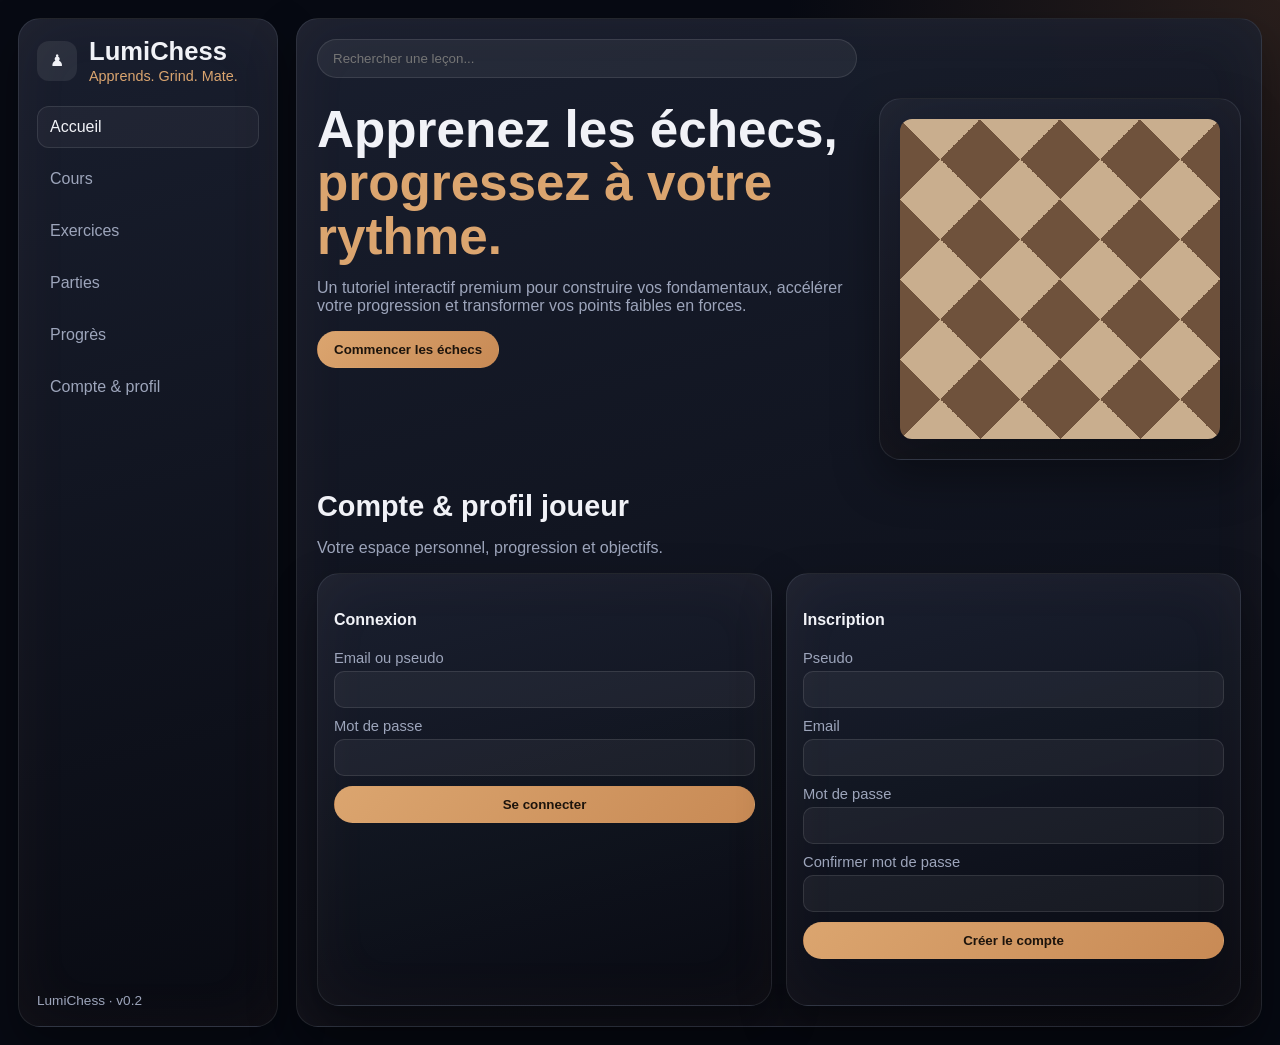
==== index.html @ ede2695e "feat: add premium account and profile module with local auth" ====
<!doctype html>
<html lang="fr">
  <head>
    <meta charset="UTF-8" />
    <meta name="viewport" content="width=device-width, initial-scale=1.0" />
    <title>LumiChess · Compte & Profil</title>
    <link rel="stylesheet" href="styles/app.css" />
  </head>
  <body>
    <div class="app-shell">
      <aside class="sidebar card-glass">
        <div class="brand">
          <div class="brand-logo">♟</div>
          <div>
            <h1>LumiChess</h1>
            <p>Apprends. Grind. Mate.</p>
          </div>
        </div>

        <nav class="side-nav">
          <a class="nav-item active" href="#accueil">Accueil</a>
          <a class="nav-item" href="#cours">Cours</a>
          <a class="nav-item" href="#exercices">Exercices</a>
          <a class="nav-item" href="#parties">Parties</a>
          <a class="nav-item" href="#progres">Progrès</a>
          <a class="nav-item" href="#compte-profil">Compte & profil</a>
        </nav>

        <footer class="sidebar-footer">LumiChess · v0.2</footer>
      </aside>

      <main class="main-area card-glass">
        <header class="topbar">
          <input class="search" type="search" placeholder="Rechercher une leçon..." />
          <button id="logoutBtn" class="ghost-btn hidden">Se déconnecter</button>
        </header>

        <section class="hero" id="accueil">
          <div>
            <h2>Apprenez les échecs, <span>progressez à votre rythme.</span></h2>
            <p>
              Un tutoriel interactif premium pour construire vos fondamentaux, accélérer votre progression
              et transformer vos points faibles en forces.
            </p>
            <button class="primary-btn">Commencer les échecs</button>
          </div>
          <div class="hero-board card-glass">
            <div class="board-grid" aria-hidden="true"></div>
          </div>
        </section>

        <section id="compte-profil" class="account-module">
          <h3>Compte & profil joueur</h3>
          <p class="section-subtitle">Votre espace personnel, progression et objectifs.</p>

          <div id="authView" class="auth-layout hidden">
            <article class="panel card-glass">
              <h4>Connexion</h4>
              <form id="loginForm" novalidate>
                <label> Email ou pseudo
                  <input name="identifier" type="text" required minlength="3" />
                </label>
                <label> Mot de passe
                  <input name="password" type="password" required minlength="8" />
                </label>
                <button type="submit" class="primary-btn">Se connecter</button>
                <p class="form-feedback" data-form-feedback="login"></p>
              </form>
            </article>

            <article class="panel card-glass">
              <h4>Inscription</h4>
              <form id="registerForm" novalidate>
                <label> Pseudo
                  <input name="username" type="text" required minlength="3" maxlength="20" />
                </label>
                <label> Email
                  <input name="email" type="email" required />
                </label>
                <label> Mot de passe
                  <input name="password" type="password" required minlength="8" />
                </label>
                <label> Confirmer mot de passe
                  <input name="confirmPassword" type="password" required minlength="8" />
                </label>
                <button type="submit" class="primary-btn">Créer le compte</button>
                <p class="form-feedback" data-form-feedback="register"></p>
              </form>
            </article>
          </div>

          <div id="dashboardView" class="dashboard-layout hidden">
            <article class="profile-card card-glass">
              <div class="avatar" id="profileAvatar"></div>
              <div>
                <h4 id="profileUsername"></h4>
                <p id="profileSince"></p>
                <p id="profileBio" class="muted"></p>
                <p id="profileMainGoal"></p>
              </div>
            </article>

            <section class="stats-grid" id="statsGrid"></section>

            <section class="progress-grid">
              <article class="panel card-glass">
                <h4>Historique Elo</h4>
                <svg id="eloChart" viewBox="0 0 500 160" role="img" aria-label="Courbe Elo"></svg>
              </article>
              <article class="panel card-glass">
                <h4>Historique précision</h4>
                <svg id="accuracyChart" viewBox="0 0 500 160" role="img" aria-label="Courbe précision"></svg>
              </article>
              <article class="panel card-glass">
                <h4>Sessions récentes</h4>
                <ul id="sessionList" class="session-list"></ul>
              </article>
            </section>

            <section class="panel card-glass">
              <div class="panel-head">
                <h4>Objectifs personnels</h4>
                <button id="addGoalBtn" class="ghost-btn">Ajouter</button>
              </div>

              <form id="goalForm" class="goal-form hidden" novalidate>
                <input name="title" type="text" placeholder="Titre de l'objectif" required minlength="5" />
                <select name="type" required>
                  <option value="elo">Elo</option>
                  <option value="precision">Précision</option>
                  <option value="volume">Volume</option>
                </select>
                <input name="targetDate" type="date" required />
                <input name="current" type="number" min="0" required placeholder="Progression actuelle" />
                <input name="target" type="number" min="1" required placeholder="Cible" />
                <button type="submit" class="primary-btn">Sauvegarder</button>
                <button type="button" id="cancelGoalBtn" class="ghost-btn">Annuler</button>
                <p class="form-feedback" data-form-feedback="goal"></p>
              </form>

              <div id="goalsList" class="goal-list"></div>
            </section>
          </div>
        </section>
      </main>
    </div>

    <script type="module" src="scripts/app.js"></script>
  </body>
</html>
---- styles/app.css ----
:root {
  --bg: #070a13;
  --panel: linear-gradient(165deg, rgba(27, 33, 49, 0.92), rgba(9, 11, 18, 0.95));
  --text: #f1f2f7;
  --muted: #9da5bb;
  --accent: #dba56f;
  --accent-strong: #edb985;
  --line: rgba(255, 255, 255, 0.1);
  --success: #4dd3a4;
  --danger: #ff7676;
}
* { box-sizing: border-box; }
body {
  margin: 0;
  font-family: Inter, Segoe UI, sans-serif;
  background: radial-gradient(circle at top right, rgba(197, 123, 68, 0.18), transparent 30%), var(--bg);
  color: var(--text);
}
.app-shell {
  display: grid;
  grid-template-columns: 260px 1fr;
  gap: 18px;
  min-height: 100vh;
  padding: 18px;
}
.card-glass {
  background: var(--panel);
  border: 1px solid var(--line);
  border-radius: 22px;
  box-shadow: 0 20px 45px rgba(0, 0, 0, 0.35), inset 0 0 60px rgba(209, 145, 90, 0.05);
}
.sidebar { padding: 18px; display: flex; flex-direction: column; }
.brand { display: flex; gap: 12px; align-items: center; margin-bottom: 22px; }
.brand-logo { width: 40px; height: 40px; border-radius: 12px; display: grid; place-items: center; background: rgba(255,255,255,0.08); }
.brand h1 { margin: 0; font-size: 1.6rem; }
.brand p { margin: 2px 0 0; color: var(--accent); font-size: 0.9rem; }
.side-nav { display: grid; gap: 10px; }
.nav-item {
  color: var(--muted);
  text-decoration: none;
  padding: 11px 12px;
  border-radius: 12px;
  border: 1px solid transparent;
}
.nav-item:hover,.nav-item.active { color: var(--text); border-color: var(--line); background: rgba(255,255,255,0.04); }
.sidebar-footer { margin-top: auto; color: var(--muted); font-size: .85rem; }
.main-area { padding: 20px; }
.topbar { display: flex; justify-content: space-between; gap: 12px; margin-bottom: 20px; }
.search { width: min(540px, 100%); background: rgba(255,255,255,0.06); border: 1px solid var(--line); color: var(--text); border-radius: 999px; padding: 11px 15px; }
.hero { display: grid; grid-template-columns: 1.2fr .8fr; gap: 20px; margin-bottom: 30px; }
.hero h2 { font-size: clamp(2rem, 4vw, 3.3rem); margin: 5px 0 10px; line-height: 1.04; }
.hero h2 span { color: var(--accent); }
.hero p { color: var(--muted); max-width: 68ch; }
.primary-btn,.ghost-btn {
  border-radius: 999px; padding: 10px 16px; font-weight: 700; cursor: pointer; border: 1px solid transparent;
}
.primary-btn { background: linear-gradient(135deg, var(--accent), #c88a55); color: #1d140c; }
.ghost-btn { background: rgba(255,255,255,0.04); color: var(--text); border-color: var(--line); }
.hero-board { padding: 20px; }
.board-grid { border-radius: 12px; overflow: hidden; aspect-ratio: 1; background: conic-gradient(from 45deg, #6f523c 0 25%, #c9ae8e 0 50%, #6f523c 0 75%, #c9ae8e 0); background-size: 25% 25%; }
.account-module h3 { margin: 0; font-size: 1.8rem; }
.section-subtitle { color: var(--muted); margin-bottom: 16px; }
.auth-layout { display: grid; grid-template-columns: 1fr 1fr; gap: 14px; }
.panel { padding: 16px; }
form { display: grid; gap: 10px; }
label { display: grid; gap: 5px; font-size: .92rem; color: var(--muted); }
input,select {
  width: 100%; background: rgba(255,255,255,.05); border: 1px solid var(--line); color: var(--text); border-radius: 10px; padding: 10px;
}
.form-feedback { min-height: 20px; margin: 0; font-size: .88rem; color: var(--muted); }
.form-feedback.error { color: var(--danger); }
.form-feedback.success { color: var(--success); }
.dashboard-layout { display: grid; gap: 14px; }
.profile-card { display: grid; grid-template-columns: auto 1fr; gap: 14px; align-items: center; padding: 16px; }
.avatar { width: 74px; height: 74px; border-radius: 50%; background: radial-gradient(circle at 30% 30%, var(--accent-strong), #8c5227); display: grid; place-items: center; font-size: 1.5rem; font-weight: 800; color: #23160d; }
.stats-grid { display: grid; gap: 12px; grid-template-columns: repeat(4, minmax(0,1fr)); }
.stat-card { padding: 14px; border-radius: 14px; border: 1px solid var(--line); background: rgba(255,255,255,0.03); }
.stat-card p { margin: 0; color: var(--muted); font-size: .88rem; }
.stat-card h5 { margin: 4px 0 0; font-size: 1.5rem; }
.tag-wrap { display: flex; flex-wrap: wrap; gap: 8px; margin-top: 8px; }
.tag { border-radius: 999px; padding: 5px 10px; background: rgba(219,165,111,0.18); border: 1px solid rgba(219,165,111,0.4); color: #f7d8bb; font-size: .8rem; }
.progress-grid { display: grid; gap: 12px; grid-template-columns: repeat(3, minmax(0,1fr)); }
svg { width: 100%; height: auto; }
.session-list { margin: 0; padding-left: 16px; color: var(--muted); display: grid; gap: 6px; }
.panel-head { display: flex; justify-content: space-between; align-items: center; margin-bottom: 10px; }
.goal-form { grid-template-columns: 2fr 1fr 1fr 1fr 1fr auto auto; align-items: center; }
.goal-list { display: grid; gap: 10px; }
.goal-item { border: 1px solid var(--line); border-radius: 12px; padding: 12px; background: rgba(255,255,255,0.02); }
.goal-item-head { display: flex; justify-content: space-between; gap: 10px; align-items: baseline; }
.progress-bar { height: 10px; border-radius: 999px; background: rgba(255,255,255,.09); margin: 10px 0; overflow: hidden; }
.progress-bar span { display: block; height: 100%; background: linear-gradient(90deg, #bc7f4f, var(--accent)); }
.goal-meta { color: var(--muted); font-size: .86rem; display: flex; gap: 12px; flex-wrap: wrap; }
.goal-actions { display: flex; gap: 8px; margin-top: 8px; }
.hidden { display: none !important; }
.muted { color: var(--muted); }
@media (max-width: 1080px) {
  .app-shell,.hero,.auth-layout,.progress-grid,.stats-grid { grid-template-columns: 1fr; }
  .goal-form { grid-template-columns: 1fr 1fr; }
}
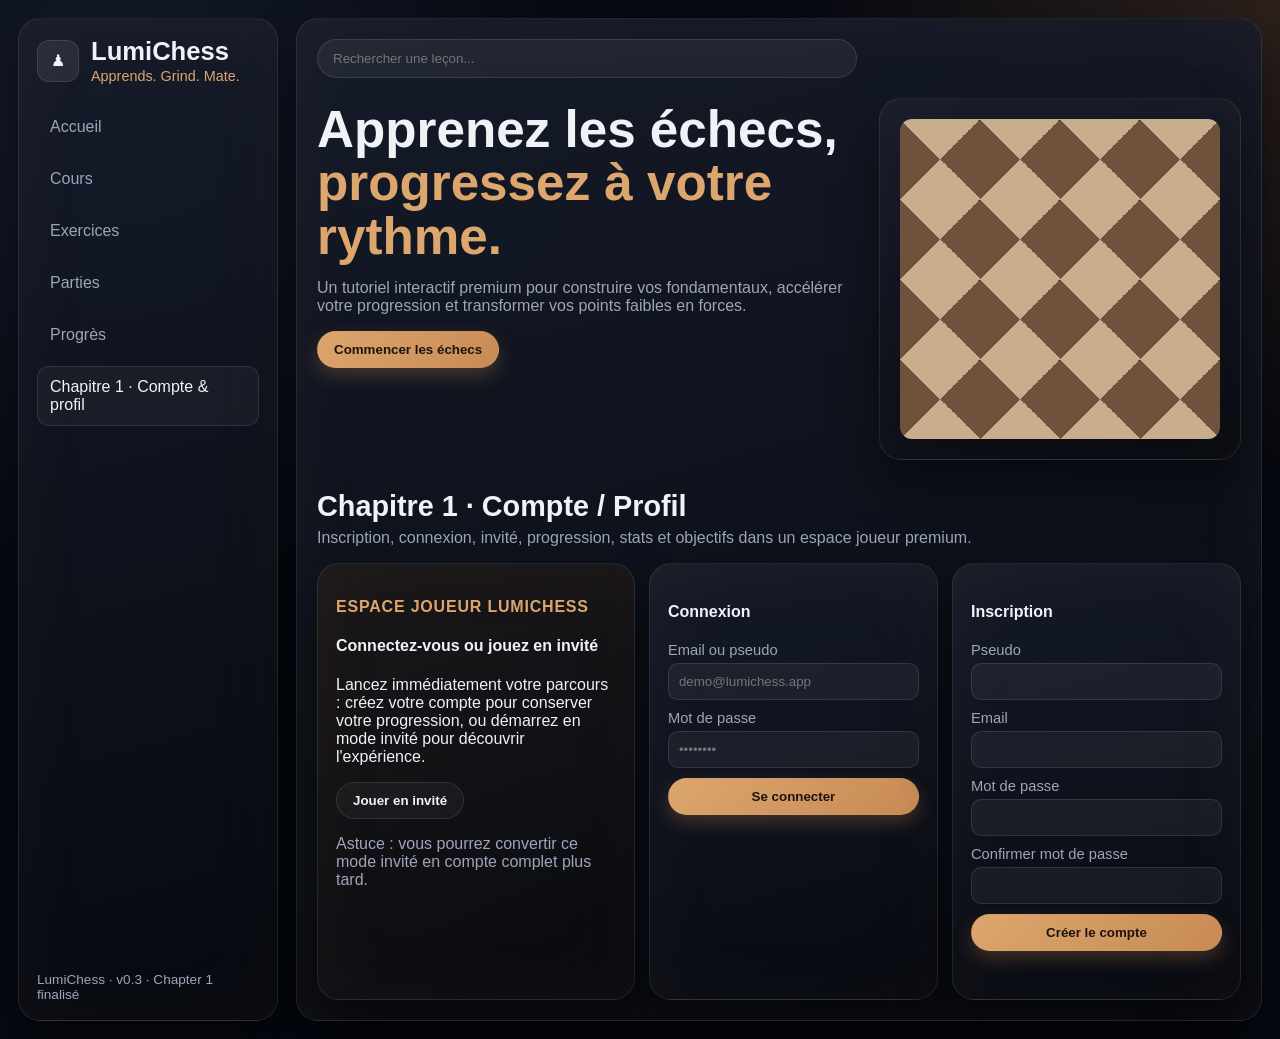
==== commit 48c3e50f: "Finalize chapter 1 account flow with guest mode and premium dashboard" ====
--- a/index.html
+++ b/index.html
@@ -3,7 +3,7 @@
   <head>
     <meta charset="UTF-8" />
     <meta name="viewport" content="width=device-width, initial-scale=1.0" />
-    <title>LumiChess · Compte & Profil</title>
+    <title>LumiChess · Chapitre 1 · Compte & Profil</title>
     <link rel="stylesheet" href="styles/app.css" />
   </head>
   <body>
@@ -18,21 +18,24 @@
         </div>
 
         <nav class="side-nav">
-          <a class="nav-item active" href="#accueil">Accueil</a>
+          <a class="nav-item" href="#accueil">Accueil</a>
           <a class="nav-item" href="#cours">Cours</a>
           <a class="nav-item" href="#exercices">Exercices</a>
           <a class="nav-item" href="#parties">Parties</a>
           <a class="nav-item" href="#progres">Progrès</a>
-          <a class="nav-item" href="#compte-profil">Compte & profil</a>
+          <a class="nav-item active" href="#chapitre-1">Chapitre 1 · Compte & profil</a>
         </nav>
 
-        <footer class="sidebar-footer">LumiChess · v0.2</footer>
+        <footer class="sidebar-footer">LumiChess · v0.3 · Chapter 1 finalisé</footer>
       </aside>
 
       <main class="main-area card-glass">
         <header class="topbar">
           <input class="search" type="search" placeholder="Rechercher une leçon..." />
-          <button id="logoutBtn" class="ghost-btn hidden">Se déconnecter</button>
+          <div class="topbar-actions">
+            <span class="account-chip hidden" id="accountChip"></span>
+            <button id="logoutBtn" class="ghost-btn hidden">Se déconnecter</button>
+          </div>
         </header>
 
         <section class="hero" id="accueil">
@@ -49,19 +52,34 @@
           </div>
         </section>
 
-        <section id="compte-profil" class="account-module">
-          <h3>Compte & profil joueur</h3>
-          <p class="section-subtitle">Votre espace personnel, progression et objectifs.</p>
+        <section id="chapitre-1" class="account-module">
+          <div class="section-head">
+            <h3>Chapitre 1 · Compte / Profil</h3>
+            <p class="section-subtitle">Inscription, connexion, invité, progression, stats et objectifs dans un espace joueur premium.</p>
+          </div>
 
-          <div id="authView" class="auth-layout hidden">
+          <div id="authView" class="auth-shell hidden">
+            <article class="auth-intro panel card-glass">
+              <p class="eyebrow">Espace joueur LumiChess</p>
+              <h4>Connectez-vous ou jouez en invité</h4>
+              <p>
+                Lancez immédiatement votre parcours : créez votre compte pour conserver votre progression,
+                ou démarrez en mode invité pour découvrir l'expérience.
+              </p>
+              <button id="guestBtn" class="ghost-btn cta-guest">Jouer en invité</button>
+              <p class="muted">Astuce : vous pourrez convertir ce mode invité en compte complet plus tard.</p>
+            </article>
+
             <article class="panel card-glass">
               <h4>Connexion</h4>
               <form id="loginForm" novalidate>
-                <label> Email ou pseudo
-                  <input name="identifier" type="text" required minlength="3" />
+                <label>
+                  Email ou pseudo
+                  <input name="identifier" type="text" required minlength="3" placeholder="demo@lumichess.app" />
                 </label>
-                <label> Mot de passe
-                  <input name="password" type="password" required minlength="8" />
+                <label>
+                  Mot de passe
+                  <input name="password" type="password" required minlength="8" placeholder="••••••••" />
                 </label>
                 <button type="submit" class="primary-btn">Se connecter</button>
                 <p class="form-feedback" data-form-feedback="login"></p>
@@ -71,16 +89,20 @@
             <article class="panel card-glass">
               <h4>Inscription</h4>
               <form id="registerForm" novalidate>
-                <label> Pseudo
+                <label>
+                  Pseudo
                   <input name="username" type="text" required minlength="3" maxlength="20" />
                 </label>
-                <label> Email
+                <label>
+                  Email
                   <input name="email" type="email" required />
                 </label>
-                <label> Mot de passe
+                <label>
+                  Mot de passe
                   <input name="password" type="password" required minlength="8" />
                 </label>
-                <label> Confirmer mot de passe
+                <label>
+                  Confirmer mot de passe
                   <input name="confirmPassword" type="password" required minlength="8" />
                 </label>
                 <button type="submit" class="primary-btn">Créer le compte</button>
@@ -93,10 +115,14 @@
             <article class="profile-card card-glass">
               <div class="avatar" id="profileAvatar"></div>
               <div>
-                <h4 id="profileUsername"></h4>
+                <div class="profile-title-line">
+                  <h4 id="profileUsername"></h4>
+                  <span id="profileType" class="tag"></span>
+                </div>
                 <p id="profileSince"></p>
                 <p id="profileBio" class="muted"></p>
-                <p id="profileMainGoal"></p>
+                <p id="profileMainGoal" class="profile-goal"></p>
+                <p id="profileSummary" class="muted"></p>
               </div>
             </article>
 
@@ -104,12 +130,18 @@
 
             <section class="progress-grid">
               <article class="panel card-glass">
-                <h4>Historique Elo</h4>
-                <svg id="eloChart" viewBox="0 0 500 160" role="img" aria-label="Courbe Elo"></svg>
+                <div class="chart-head">
+                  <h4>Historique Elo</h4>
+                  <span id="eloDelta" class="trend"></span>
+                </div>
+                <svg id="eloChart" viewBox="0 0 500 180" role="img" aria-label="Courbe Elo"></svg>
               </article>
               <article class="panel card-glass">
-                <h4>Historique précision</h4>
-                <svg id="accuracyChart" viewBox="0 0 500 160" role="img" aria-label="Courbe précision"></svg>
+                <div class="chart-head">
+                  <h4>Historique précision</h4>
+                  <span id="accuracyDelta" class="trend"></span>
+                </div>
+                <svg id="accuracyChart" viewBox="0 0 500 180" role="img" aria-label="Courbe précision"></svg>
               </article>
               <article class="panel card-glass">
                 <h4>Sessions récentes</h4>
--- a/styles/app.css
+++ b/styles/app.css
@@ -1,10 +1,11 @@
 :root {
-  --bg: #070a13;
-  --panel: linear-gradient(165deg, rgba(27, 33, 49, 0.92), rgba(9, 11, 18, 0.95));
+  --bg: #060911;
+  --panel: linear-gradient(165deg, rgba(22, 28, 42, 0.94), rgba(7, 10, 17, 0.98));
+  --panel-2: linear-gradient(155deg, rgba(35, 28, 23, 0.6), rgba(9, 11, 17, 0.75));
   --text: #f1f2f7;
   --muted: #9da5bb;
-  --accent: #dba56f;
-  --accent-strong: #edb985;
+  --accent: #dca66d;
+  --accent-strong: #f2bd86;
   --line: rgba(255, 255, 255, 0.1);
   --success: #4dd3a4;
   --danger: #ff7676;
@@ -13,7 +14,10 @@
 body {
   margin: 0;
   font-family: Inter, Segoe UI, sans-serif;
-  background: radial-gradient(circle at top right, rgba(197, 123, 68, 0.18), transparent 30%), var(--bg);
+  background:
+    radial-gradient(circle at top right, rgba(197, 123, 68, 0.2), transparent 30%),
+    radial-gradient(circle at 10% 10%, rgba(102, 123, 182, 0.16), transparent 32%),
+    var(--bg);
   color: var(--text);
 }
 .app-shell {
@@ -27,11 +31,19 @@
   background: var(--panel);
   border: 1px solid var(--line);
   border-radius: 22px;
-  box-shadow: 0 20px 45px rgba(0, 0, 0, 0.35), inset 0 0 60px rgba(209, 145, 90, 0.05);
+  box-shadow: 0 25px 50px rgba(0, 0, 0, 0.42), inset 0 0 80px rgba(209, 145, 90, 0.05);
 }
 .sidebar { padding: 18px; display: flex; flex-direction: column; }
 .brand { display: flex; gap: 12px; align-items: center; margin-bottom: 22px; }
-.brand-logo { width: 40px; height: 40px; border-radius: 12px; display: grid; place-items: center; background: rgba(255,255,255,0.08); }
+.brand-logo {
+  width: 42px;
+  height: 42px;
+  border-radius: 12px;
+  display: grid;
+  place-items: center;
+  background: rgba(255,255,255,0.08);
+  border: 1px solid rgba(255,255,255,.1);
+}
 .brand h1 { margin: 0; font-size: 1.6rem; }
 .brand p { margin: 2px 0 0; color: var(--accent); font-size: 0.9rem; }
 .side-nav { display: grid; gap: 10px; }
@@ -46,44 +58,113 @@
 .sidebar-footer { margin-top: auto; color: var(--muted); font-size: .85rem; }
 .main-area { padding: 20px; }
 .topbar { display: flex; justify-content: space-between; gap: 12px; margin-bottom: 20px; }
-.search { width: min(540px, 100%); background: rgba(255,255,255,0.06); border: 1px solid var(--line); color: var(--text); border-radius: 999px; padding: 11px 15px; }
+.topbar-actions { display: flex; gap: 10px; align-items: center; }
+.search {
+  width: min(540px, 100%);
+  background: rgba(255,255,255,0.06);
+  border: 1px solid var(--line);
+  color: var(--text);
+  border-radius: 999px;
+  padding: 11px 15px;
+}
+.account-chip {
+  border-radius: 999px;
+  border: 1px solid rgba(220,166,109,.4);
+  padding: 6px 12px;
+  font-size: .82rem;
+  background: rgba(220,166,109,.12);
+  color: #ffe3c5;
+}
 .hero { display: grid; grid-template-columns: 1.2fr .8fr; gap: 20px; margin-bottom: 30px; }
 .hero h2 { font-size: clamp(2rem, 4vw, 3.3rem); margin: 5px 0 10px; line-height: 1.04; }
 .hero h2 span { color: var(--accent); }
 .hero p { color: var(--muted); max-width: 68ch; }
 .primary-btn,.ghost-btn {
-  border-radius: 999px; padding: 10px 16px; font-weight: 700; cursor: pointer; border: 1px solid transparent;
+  border-radius: 999px;
+  padding: 10px 16px;
+  font-weight: 700;
+  cursor: pointer;
+  border: 1px solid transparent;
+  transition: .2s ease;
 }
-.primary-btn { background: linear-gradient(135deg, var(--accent), #c88a55); color: #1d140c; }
+.primary-btn:hover,.ghost-btn:hover { transform: translateY(-1px); }
+.primary-btn {
+  background: linear-gradient(135deg, var(--accent), #c88a55);
+  color: #1d140c;
+  box-shadow: 0 8px 18px rgba(200, 138, 85, 0.28);
+}
 .ghost-btn { background: rgba(255,255,255,0.04); color: var(--text); border-color: var(--line); }
 .hero-board { padding: 20px; }
-.board-grid { border-radius: 12px; overflow: hidden; aspect-ratio: 1; background: conic-gradient(from 45deg, #6f523c 0 25%, #c9ae8e 0 50%, #6f523c 0 75%, #c9ae8e 0); background-size: 25% 25%; }
+.board-grid {
+  border-radius: 12px;
+  overflow: hidden;
+  aspect-ratio: 1;
+  background: conic-gradient(from 45deg, #6f523c 0 25%, #c9ae8e 0 50%, #6f523c 0 75%, #c9ae8e 0);
+  background-size: 25% 25%;
+}
+.section-head { margin-bottom: 16px; }
 .account-module h3 { margin: 0; font-size: 1.8rem; }
-.section-subtitle { color: var(--muted); margin-bottom: 16px; }
-.auth-layout { display: grid; grid-template-columns: 1fr 1fr; gap: 14px; }
-.panel { padding: 16px; }
+.section-subtitle { color: var(--muted); margin: 6px 0 0; }
+.auth-shell { display: grid; grid-template-columns: 1.1fr 1fr 1fr; gap: 14px; }
+.auth-intro { background: var(--panel-2); }
+.eyebrow { color: var(--accent); font-weight: 700; text-transform: uppercase; letter-spacing: .05em; }
+.panel { padding: 18px; }
 form { display: grid; gap: 10px; }
 label { display: grid; gap: 5px; font-size: .92rem; color: var(--muted); }
 input,select {
-  width: 100%; background: rgba(255,255,255,.05); border: 1px solid var(--line); color: var(--text); border-radius: 10px; padding: 10px;
+  width: 100%;
+  background: rgba(255,255,255,.05);
+  border: 1px solid var(--line);
+  color: var(--text);
+  border-radius: 10px;
+  padding: 10px;
 }
 .form-feedback { min-height: 20px; margin: 0; font-size: .88rem; color: var(--muted); }
 .form-feedback.error { color: var(--danger); }
 .form-feedback.success { color: var(--success); }
 .dashboard-layout { display: grid; gap: 14px; }
-.profile-card { display: grid; grid-template-columns: auto 1fr; gap: 14px; align-items: center; padding: 16px; }
-.avatar { width: 74px; height: 74px; border-radius: 50%; background: radial-gradient(circle at 30% 30%, var(--accent-strong), #8c5227); display: grid; place-items: center; font-size: 1.5rem; font-weight: 800; color: #23160d; }
+.profile-card { display: grid; grid-template-columns: auto 1fr; gap: 14px; align-items: center; padding: 18px; }
+.profile-title-line { display: flex; gap: 8px; align-items: center; }
+.profile-goal { margin: 8px 0 0; color: #f6dfc6; font-weight: 600; }
+.avatar {
+  width: 78px;
+  height: 78px;
+  border-radius: 50%;
+  background: radial-gradient(circle at 30% 30%, var(--accent-strong), #8c5227);
+  display: grid;
+  place-items: center;
+  font-size: 1.5rem;
+  font-weight: 800;
+  color: #23160d;
+  border: 2px solid rgba(255,255,255,.2);
+}
 .stats-grid { display: grid; gap: 12px; grid-template-columns: repeat(4, minmax(0,1fr)); }
 .stat-card { padding: 14px; border-radius: 14px; border: 1px solid var(--line); background: rgba(255,255,255,0.03); }
 .stat-card p { margin: 0; color: var(--muted); font-size: .88rem; }
 .stat-card h5 { margin: 4px 0 0; font-size: 1.5rem; }
+.stat-card-wide { grid-column: 1/-1; }
+.weak-list { display: grid; gap: 10px; margin-top: 8px; }
+.weak-theme { display: grid; grid-template-columns: 1fr auto; gap: 4px 10px; align-items: center; }
+.weak-theme span { color: #d9deed; }
+.weak-meter { grid-column: 1/-1; height: 8px; border-radius: 999px; background: rgba(255,255,255,.08); overflow: hidden; }
+.weak-meter span { display: block; height: 100%; background: linear-gradient(90deg, #96572e, var(--accent)); }
 .tag-wrap { display: flex; flex-wrap: wrap; gap: 8px; margin-top: 8px; }
 .tag { border-radius: 999px; padding: 5px 10px; background: rgba(219,165,111,0.18); border: 1px solid rgba(219,165,111,0.4); color: #f7d8bb; font-size: .8rem; }
 .progress-grid { display: grid; gap: 12px; grid-template-columns: repeat(3, minmax(0,1fr)); }
+.chart-head { display: flex; justify-content: space-between; align-items: center; margin-bottom: 8px; }
+.trend { color: #a7e6cb; font-size: .84rem; }
 svg { width: 100%; height: auto; }
-.session-list { margin: 0; padding-left: 16px; color: var(--muted); display: grid; gap: 6px; }
+.session-list { list-style: none; margin: 0; padding: 0; color: #d2d8e9; display: grid; gap: 8px; }
+.session-list li { display: grid; gap: 2px; padding: 8px; border-radius: 10px; background: rgba(255,255,255,.03); }
+.session-list span { color: var(--muted); font-size: .82rem; }
+.session-list em { color: #f4d0aa; font-style: normal; font-size: .85rem; }
 .panel-head { display: flex; justify-content: space-between; align-items: center; margin-bottom: 10px; }
-.goal-form { grid-template-columns: 2fr 1fr 1fr 1fr 1fr auto auto; align-items: center; }
+.goal-form {
+  grid-template-columns: 2fr 1fr 1fr 1fr 1fr auto auto;
+  align-items: center;
+  margin-bottom: 8px;
+}
+.goal-form .form-feedback { grid-column: 1/-1; }
 .goal-list { display: grid; gap: 10px; }
 .goal-item { border: 1px solid var(--line); border-radius: 12px; padding: 12px; background: rgba(255,255,255,0.02); }
 .goal-item-head { display: flex; justify-content: space-between; gap: 10px; align-items: baseline; }
@@ -91,9 +172,13 @@
 .progress-bar span { display: block; height: 100%; background: linear-gradient(90deg, #bc7f4f, var(--accent)); }
 .goal-meta { color: var(--muted); font-size: .86rem; display: flex; gap: 12px; flex-wrap: wrap; }
 .goal-actions { display: flex; gap: 8px; margin-top: 8px; }
+.empty-state { color: #b8c0d8; padding: 14px; border: 1px dashed rgba(255,255,255,.2); border-radius: 12px; }
 .hidden { display: none !important; }
 .muted { color: var(--muted); }
+@media (max-width: 1200px) {
+  .auth-shell { grid-template-columns: 1fr; }
+}
 @media (max-width: 1080px) {
-  .app-shell,.hero,.auth-layout,.progress-grid,.stats-grid { grid-template-columns: 1fr; }
+  .app-shell,.hero,.progress-grid,.stats-grid { grid-template-columns: 1fr; }
   .goal-form { grid-template-columns: 1fr 1fr; }
 }
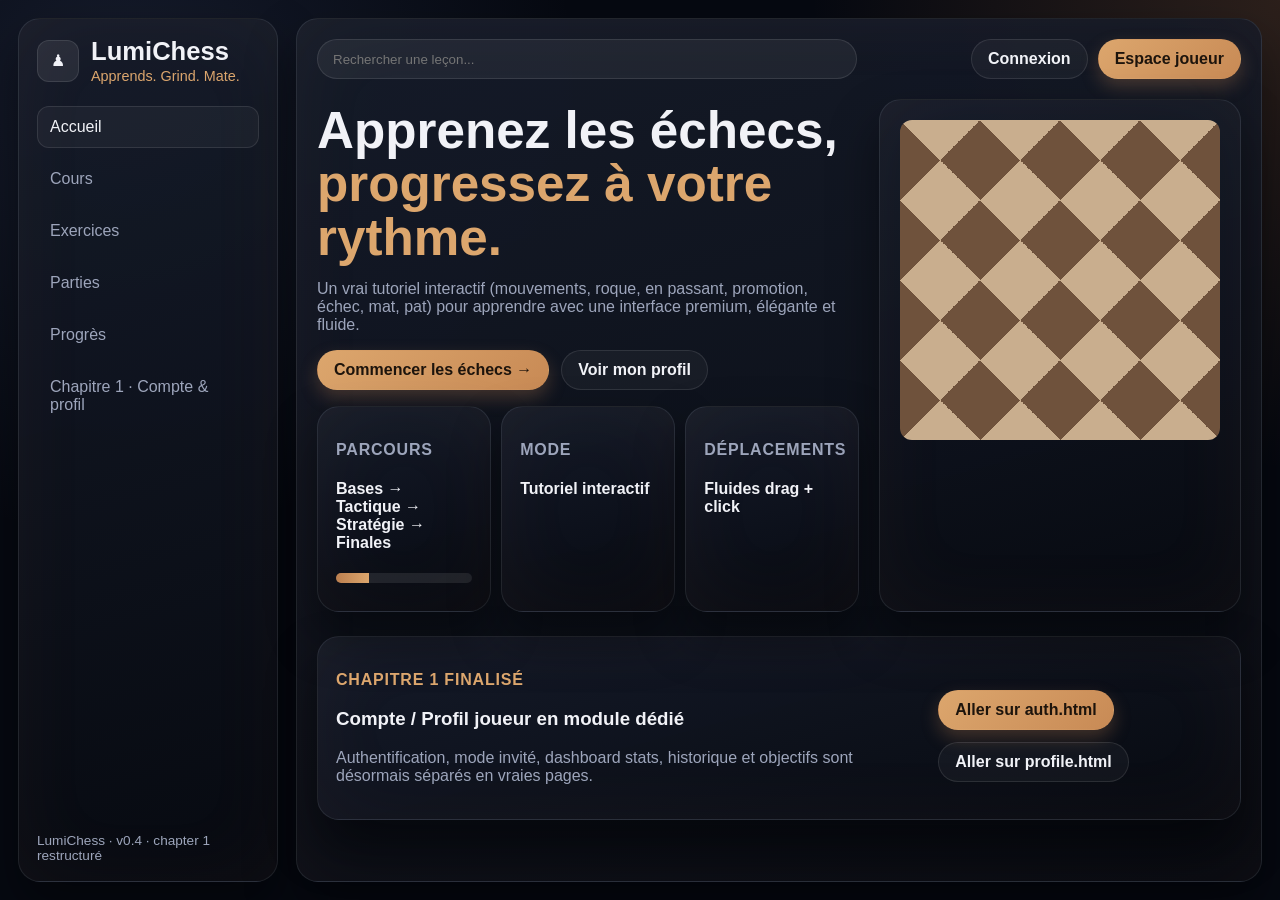
==== commit 2ca52554: "Restructure chapter 1 into dedicated auth and profile pages" ====
--- a/index.html
+++ b/index.html
@@ -3,7 +3,7 @@
   <head>
     <meta charset="UTF-8" />
     <meta name="viewport" content="width=device-width, initial-scale=1.0" />
-    <title>LumiChess · Chapitre 1 · Compte & Profil</title>
+    <title>LumiChess · Accueil</title>
     <link rel="stylesheet" href="styles/app.css" />
   </head>
   <body>
@@ -18,23 +18,23 @@
         </div>
 
         <nav class="side-nav">
-          <a class="nav-item" href="#accueil">Accueil</a>
+          <a class="nav-item active" href="index.html">Accueil</a>
           <a class="nav-item" href="#cours">Cours</a>
           <a class="nav-item" href="#exercices">Exercices</a>
           <a class="nav-item" href="#parties">Parties</a>
           <a class="nav-item" href="#progres">Progrès</a>
-          <a class="nav-item active" href="#chapitre-1">Chapitre 1 · Compte & profil</a>
+          <a class="nav-item" href="auth.html">Chapitre 1 · Compte & profil</a>
         </nav>
 
-        <footer class="sidebar-footer">LumiChess · v0.3 · Chapter 1 finalisé</footer>
+        <footer class="sidebar-footer">LumiChess · v0.4 · chapter 1 restructuré</footer>
       </aside>
 
       <main class="main-area card-glass">
         <header class="topbar">
           <input class="search" type="search" placeholder="Rechercher une leçon..." />
           <div class="topbar-actions">
-            <span class="account-chip hidden" id="accountChip"></span>
-            <button id="logoutBtn" class="ghost-btn hidden">Se déconnecter</button>
+            <a class="ghost-btn" href="auth.html">Connexion</a>
+            <a class="primary-btn" href="profile.html">Espace joueur</a>
           </div>
         </header>
 
@@ -42,141 +42,48 @@
           <div>
             <h2>Apprenez les échecs, <span>progressez à votre rythme.</span></h2>
             <p>
-              Un tutoriel interactif premium pour construire vos fondamentaux, accélérer votre progression
-              et transformer vos points faibles en forces.
+              Un vrai tutoriel interactif (mouvements, roque, en passant, promotion, échec, mat, pat)
+              pour apprendre avec une interface premium, élégante et fluide.
             </p>
-            <button class="primary-btn">Commencer les échecs</button>
+            <div class="hero-actions">
+              <a class="primary-btn" href="auth.html">Commencer les échecs →</a>
+              <a class="ghost-btn" href="profile.html">Voir mon profil</a>
+            </div>
+
+            <div class="quick-cards">
+              <article class="panel card-glass">
+                <p class="eyebrow">Parcours</p>
+                <h4>Bases → Tactique → Stratégie → Finales</h4>
+                <div class="progress-bar"><span style="width: 24%"></span></div>
+              </article>
+              <article class="panel card-glass">
+                <p class="eyebrow">Mode</p>
+                <h4>Tutoriel interactif</h4>
+              </article>
+              <article class="panel card-glass">
+                <p class="eyebrow">Déplacements</p>
+                <h4>Fluides drag + click</h4>
+              </article>
+            </div>
           </div>
+
           <div class="hero-board card-glass">
             <div class="board-grid" aria-hidden="true"></div>
           </div>
         </section>
 
-        <section id="chapitre-1" class="account-module">
-          <div class="section-head">
-            <h3>Chapitre 1 · Compte / Profil</h3>
-            <p class="section-subtitle">Inscription, connexion, invité, progression, stats et objectifs dans un espace joueur premium.</p>
+        <section class="panel card-glass cta-module">
+          <div>
+            <p class="eyebrow">Chapitre 1 finalisé</p>
+            <h3>Compte / Profil joueur en module dédié</h3>
+            <p class="muted">Authentification, mode invité, dashboard stats, historique et objectifs sont désormais séparés en vraies pages.</p>
           </div>
-
-          <div id="authView" class="auth-shell hidden">
-            <article class="auth-intro panel card-glass">
-              <p class="eyebrow">Espace joueur LumiChess</p>
-              <h4>Connectez-vous ou jouez en invité</h4>
-              <p>
-                Lancez immédiatement votre parcours : créez votre compte pour conserver votre progression,
-                ou démarrez en mode invité pour découvrir l'expérience.
-              </p>
-              <button id="guestBtn" class="ghost-btn cta-guest">Jouer en invité</button>
-              <p class="muted">Astuce : vous pourrez convertir ce mode invité en compte complet plus tard.</p>
-            </article>
-
-            <article class="panel card-glass">
-              <h4>Connexion</h4>
-              <form id="loginForm" novalidate>
-                <label>
-                  Email ou pseudo
-                  <input name="identifier" type="text" required minlength="3" placeholder="demo@lumichess.app" />
-                </label>
-                <label>
-                  Mot de passe
-                  <input name="password" type="password" required minlength="8" placeholder="••••••••" />
-                </label>
-                <button type="submit" class="primary-btn">Se connecter</button>
-                <p class="form-feedback" data-form-feedback="login"></p>
-              </form>
-            </article>
-
-            <article class="panel card-glass">
-              <h4>Inscription</h4>
-              <form id="registerForm" novalidate>
-                <label>
-                  Pseudo
-                  <input name="username" type="text" required minlength="3" maxlength="20" />
-                </label>
-                <label>
-                  Email
-                  <input name="email" type="email" required />
-                </label>
-                <label>
-                  Mot de passe
-                  <input name="password" type="password" required minlength="8" />
-                </label>
-                <label>
-                  Confirmer mot de passe
-                  <input name="confirmPassword" type="password" required minlength="8" />
-                </label>
-                <button type="submit" class="primary-btn">Créer le compte</button>
-                <p class="form-feedback" data-form-feedback="register"></p>
-              </form>
-            </article>
-          </div>
-
-          <div id="dashboardView" class="dashboard-layout hidden">
-            <article class="profile-card card-glass">
-              <div class="avatar" id="profileAvatar"></div>
-              <div>
-                <div class="profile-title-line">
-                  <h4 id="profileUsername"></h4>
-                  <span id="profileType" class="tag"></span>
-                </div>
-                <p id="profileSince"></p>
-                <p id="profileBio" class="muted"></p>
-                <p id="profileMainGoal" class="profile-goal"></p>
-                <p id="profileSummary" class="muted"></p>
-              </div>
-            </article>
-
-            <section class="stats-grid" id="statsGrid"></section>
-
-            <section class="progress-grid">
-              <article class="panel card-glass">
-                <div class="chart-head">
-                  <h4>Historique Elo</h4>
-                  <span id="eloDelta" class="trend"></span>
-                </div>
-                <svg id="eloChart" viewBox="0 0 500 180" role="img" aria-label="Courbe Elo"></svg>
-              </article>
-              <article class="panel card-glass">
-                <div class="chart-head">
-                  <h4>Historique précision</h4>
-                  <span id="accuracyDelta" class="trend"></span>
-                </div>
-                <svg id="accuracyChart" viewBox="0 0 500 180" role="img" aria-label="Courbe précision"></svg>
-              </article>
-              <article class="panel card-glass">
-                <h4>Sessions récentes</h4>
-                <ul id="sessionList" class="session-list"></ul>
-              </article>
-            </section>
-
-            <section class="panel card-glass">
-              <div class="panel-head">
-                <h4>Objectifs personnels</h4>
-                <button id="addGoalBtn" class="ghost-btn">Ajouter</button>
-              </div>
-
-              <form id="goalForm" class="goal-form hidden" novalidate>
-                <input name="title" type="text" placeholder="Titre de l'objectif" required minlength="5" />
-                <select name="type" required>
-                  <option value="elo">Elo</option>
-                  <option value="precision">Précision</option>
-                  <option value="volume">Volume</option>
-                </select>
-                <input name="targetDate" type="date" required />
-                <input name="current" type="number" min="0" required placeholder="Progression actuelle" />
-                <input name="target" type="number" min="1" required placeholder="Cible" />
-                <button type="submit" class="primary-btn">Sauvegarder</button>
-                <button type="button" id="cancelGoalBtn" class="ghost-btn">Annuler</button>
-                <p class="form-feedback" data-form-feedback="goal"></p>
-              </form>
-
-              <div id="goalsList" class="goal-list"></div>
-            </section>
+          <div class="hero-actions">
+            <a class="primary-btn" href="auth.html">Aller sur auth.html</a>
+            <a class="ghost-btn" href="profile.html">Aller sur profile.html</a>
           </div>
         </section>
       </main>
     </div>
-
-    <script type="module" src="scripts/app.js"></script>
   </body>
 </html>
--- a/styles/app.css
+++ b/styles/app.css
@@ -10,7 +10,9 @@
   --success: #4dd3a4;
   --danger: #ff7676;
 }
+
 * { box-sizing: border-box; }
+
 body {
   margin: 0;
   font-family: Inter, Segoe UI, sans-serif;
@@ -20,6 +22,16 @@
     var(--bg);
   color: var(--text);
 }
+
+.page-bg {
+  position: fixed;
+  inset: 0;
+  pointer-events: none;
+  background:
+    radial-gradient(circle at 75% 8%, rgba(220, 166, 109, 0.24), transparent 26%),
+    radial-gradient(circle at 15% 35%, rgba(110, 130, 190, 0.12), transparent 28%);
+}
+
 .app-shell {
   display: grid;
   grid-template-columns: 260px 1fr;
@@ -27,12 +39,14 @@
   min-height: 100vh;
   padding: 18px;
 }
+
 .card-glass {
   background: var(--panel);
   border: 1px solid var(--line);
   border-radius: 22px;
   box-shadow: 0 25px 50px rgba(0, 0, 0, 0.42), inset 0 0 80px rgba(209, 145, 90, 0.05);
 }
+
 .sidebar { padding: 18px; display: flex; flex-direction: column; }
 .brand { display: flex; gap: 12px; align-items: center; margin-bottom: 22px; }
 .brand-logo {
@@ -41,8 +55,8 @@
   border-radius: 12px;
   display: grid;
   place-items: center;
-  background: rgba(255,255,255,0.08);
-  border: 1px solid rgba(255,255,255,.1);
+  background: rgba(255, 255, 255, 0.08);
+  border: 1px solid rgba(255, 255, 255, 0.1);
 }
 .brand h1 { margin: 0; font-size: 1.6rem; }
 .brand p { margin: 2px 0 0; color: var(--accent); font-size: 0.9rem; }
@@ -54,46 +68,74 @@
   border-radius: 12px;
   border: 1px solid transparent;
 }
-.nav-item:hover,.nav-item.active { color: var(--text); border-color: var(--line); background: rgba(255,255,255,0.04); }
-.sidebar-footer { margin-top: auto; color: var(--muted); font-size: .85rem; }
+.nav-item:hover,
+.nav-item.active { color: var(--text); border-color: var(--line); background: rgba(255, 255, 255, 0.04); }
+.sidebar-footer { margin-top: auto; color: var(--muted); font-size: 0.85rem; }
+
 .main-area { padding: 20px; }
 .topbar { display: flex; justify-content: space-between; gap: 12px; margin-bottom: 20px; }
 .topbar-actions { display: flex; gap: 10px; align-items: center; }
 .search {
   width: min(540px, 100%);
-  background: rgba(255,255,255,0.06);
+  background: rgba(255, 255, 255, 0.06);
   border: 1px solid var(--line);
   color: var(--text);
   border-radius: 999px;
   padding: 11px 15px;
 }
+
 .account-chip {
   border-radius: 999px;
-  border: 1px solid rgba(220,166,109,.4);
+  border: 1px solid rgba(220, 166, 109, 0.4);
   padding: 6px 12px;
-  font-size: .82rem;
-  background: rgba(220,166,109,.12);
+  font-size: 0.82rem;
+  background: rgba(220, 166, 109, 0.12);
   color: #ffe3c5;
 }
-.hero { display: grid; grid-template-columns: 1.2fr .8fr; gap: 20px; margin-bottom: 30px; }
+
+.hero { display: grid; grid-template-columns: 1.2fr 0.8fr; gap: 20px; margin-bottom: 24px; }
 .hero h2 { font-size: clamp(2rem, 4vw, 3.3rem); margin: 5px 0 10px; line-height: 1.04; }
 .hero h2 span { color: var(--accent); }
 .hero p { color: var(--muted); max-width: 68ch; }
-.primary-btn,.ghost-btn {
+.hero-actions { display: flex; gap: 12px; margin-top: 16px; flex-wrap: wrap; }
+.quick-cards { display: grid; grid-template-columns: repeat(3, minmax(0, 1fr)); gap: 10px; margin-top: 16px; }
+.cta-module { display: flex; justify-content: space-between; gap: 18px; align-items: center; }
+
+.primary-btn,
+.ghost-btn,
+.tab {
   border-radius: 999px;
   padding: 10px 16px;
   font-weight: 700;
   cursor: pointer;
   border: 1px solid transparent;
-  transition: .2s ease;
-}
-.primary-btn:hover,.ghost-btn:hover { transform: translateY(-1px); }
+  transition: 0.2s ease;
+  text-decoration: none;
+  display: inline-flex;
+  align-items: center;
+  justify-content: center;
+}
+.primary-btn:hover,
+.ghost-btn:hover,
+.tab:hover { transform: translateY(-1px); }
 .primary-btn {
   background: linear-gradient(135deg, var(--accent), #c88a55);
   color: #1d140c;
   box-shadow: 0 8px 18px rgba(200, 138, 85, 0.28);
 }
-.ghost-btn { background: rgba(255,255,255,0.04); color: var(--text); border-color: var(--line); }
+.ghost-btn,
+.tab {
+  background: rgba(255, 255, 255, 0.04);
+  color: var(--text);
+  border-color: var(--line);
+}
+.tab.active {
+  color: #ffdcb8;
+  border-color: rgba(220, 166, 109, 0.6);
+  background: rgba(220, 166, 109, 0.15);
+}
+.full { width: 100%; }
+
 .hero-board { padding: 20px; }
 .board-grid {
   border-radius: 12px;
@@ -102,26 +144,46 @@
   background: conic-gradient(from 45deg, #6f523c 0 25%, #c9ae8e 0 50%, #6f523c 0 75%, #c9ae8e 0);
   background-size: 25% 25%;
 }
-.section-head { margin-bottom: 16px; }
-.account-module h3 { margin: 0; font-size: 1.8rem; }
-.section-subtitle { color: var(--muted); margin: 6px 0 0; }
-.auth-shell { display: grid; grid-template-columns: 1.1fr 1fr 1fr; gap: 14px; }
+
+.panel { padding: 18px; }
+.eyebrow { color: var(--accent); font-weight: 700; text-transform: uppercase; letter-spacing: 0.05em; }
+
+.auth-page-wrap {
+  position: relative;
+  min-height: 100vh;
+  display: grid;
+  place-items: center;
+  padding: 32px;
+}
+.back-link {
+  position: absolute;
+  top: 20px;
+  left: 24px;
+  color: #d7deef;
+  text-decoration: none;
+}
+.auth-page {
+  width: min(1040px, 100%);
+  display: grid;
+  grid-template-columns: 1fr 1fr;
+  overflow: hidden;
+}
 .auth-intro { background: var(--panel-2); }
-.eyebrow { color: var(--accent); font-weight: 700; text-transform: uppercase; letter-spacing: .05em; }
-.panel { padding: 18px; }
+.auth-panel { border-left: 1px solid var(--line); }
+.auth-tabs { display: grid; grid-template-columns: 1fr 1fr; gap: 10px; margin-bottom: 14px; }
+
 form { display: grid; gap: 10px; }
-label { display: grid; gap: 5px; font-size: .92rem; color: var(--muted); }
-input,select {
+label { display: grid; gap: 5px; font-size: 0.92rem; color: var(--muted); }
+input,
+select {
   width: 100%;
-  background: rgba(255,255,255,.05);
+  background: rgba(255, 255, 255, 0.05);
   border: 1px solid var(--line);
   color: var(--text);
   border-radius: 10px;
   padding: 10px;
 }
-.form-feedback { min-height: 20px; margin: 0; font-size: .88rem; color: var(--muted); }
-.form-feedback.error { color: var(--danger); }
-.form-feedback.success { color: var(--success); }
+
 .dashboard-layout { display: grid; gap: 14px; }
 .profile-card { display: grid; grid-template-columns: auto 1fr; gap: 14px; align-items: center; padding: 18px; }
 .profile-title-line { display: flex; gap: 8px; align-items: center; }
@@ -136,49 +198,76 @@
   font-size: 1.5rem;
   font-weight: 800;
   color: #23160d;
-  border: 2px solid rgba(255,255,255,.2);
-}
-.stats-grid { display: grid; gap: 12px; grid-template-columns: repeat(4, minmax(0,1fr)); }
-.stat-card { padding: 14px; border-radius: 14px; border: 1px solid var(--line); background: rgba(255,255,255,0.03); }
-.stat-card p { margin: 0; color: var(--muted); font-size: .88rem; }
-.stat-card h5 { margin: 4px 0 0; font-size: 1.5rem; }
-.stat-card-wide { grid-column: 1/-1; }
+  border: 2px solid rgba(255, 255, 255, 0.2);
+}
+
+.stats-grid { display: grid; gap: 12px; grid-template-columns: repeat(5, minmax(0, 1fr)); }
+.stat-card { padding: 14px; border-radius: 14px; border: 1px solid var(--line); background: rgba(255, 255, 255, 0.03); }
+.stat-card p { margin: 0; color: var(--muted); font-size: 0.88rem; }
+.stat-card h5 { margin: 4px 0 0; font-size: 1.3rem; }
+.stat-card-wide { grid-column: 1 / -1; }
+
 .weak-list { display: grid; gap: 10px; margin-top: 8px; }
 .weak-theme { display: grid; grid-template-columns: 1fr auto; gap: 4px 10px; align-items: center; }
-.weak-theme span { color: #d9deed; }
-.weak-meter { grid-column: 1/-1; height: 8px; border-radius: 999px; background: rgba(255,255,255,.08); overflow: hidden; }
+.weak-meter { grid-column: 1 / -1; height: 8px; border-radius: 999px; background: rgba(255, 255, 255, 0.08); overflow: hidden; }
 .weak-meter span { display: block; height: 100%; background: linear-gradient(90deg, #96572e, var(--accent)); }
 .tag-wrap { display: flex; flex-wrap: wrap; gap: 8px; margin-top: 8px; }
-.tag { border-radius: 999px; padding: 5px 10px; background: rgba(219,165,111,0.18); border: 1px solid rgba(219,165,111,0.4); color: #f7d8bb; font-size: .8rem; }
-.progress-grid { display: grid; gap: 12px; grid-template-columns: repeat(3, minmax(0,1fr)); }
+.tag {
+  border-radius: 999px;
+  padding: 5px 10px;
+  background: rgba(219, 165, 111, 0.18);
+  border: 1px solid rgba(219, 165, 111, 0.4);
+  color: #f7d8bb;
+  font-size: 0.8rem;
+}
+
+.progress-grid { display: grid; gap: 12px; grid-template-columns: repeat(3, minmax(0, 1fr)); }
 .chart-head { display: flex; justify-content: space-between; align-items: center; margin-bottom: 8px; }
-.trend { color: #a7e6cb; font-size: .84rem; }
+.trend { color: #a7e6cb; font-size: 0.84rem; }
 svg { width: 100%; height: auto; }
+
 .session-list { list-style: none; margin: 0; padding: 0; color: #d2d8e9; display: grid; gap: 8px; }
-.session-list li { display: grid; gap: 2px; padding: 8px; border-radius: 10px; background: rgba(255,255,255,.03); }
-.session-list span { color: var(--muted); font-size: .82rem; }
-.session-list em { color: #f4d0aa; font-style: normal; font-size: .85rem; }
+.session-list li { display: grid; gap: 2px; padding: 8px; border-radius: 10px; background: rgba(255, 255, 255, 0.03); }
+.session-list span { color: var(--muted); font-size: 0.82rem; }
+.session-list em { color: #f4d0aa; font-style: normal; font-size: 0.85rem; }
+
 .panel-head { display: flex; justify-content: space-between; align-items: center; margin-bottom: 10px; }
 .goal-form {
   grid-template-columns: 2fr 1fr 1fr 1fr 1fr auto auto;
   align-items: center;
   margin-bottom: 8px;
 }
-.goal-form .form-feedback { grid-column: 1/-1; }
+.goal-form .form-feedback { grid-column: 1 / -1; }
 .goal-list { display: grid; gap: 10px; }
-.goal-item { border: 1px solid var(--line); border-radius: 12px; padding: 12px; background: rgba(255,255,255,0.02); }
+.goal-item { border: 1px solid var(--line); border-radius: 12px; padding: 12px; background: rgba(255, 255, 255, 0.02); }
 .goal-item-head { display: flex; justify-content: space-between; gap: 10px; align-items: baseline; }
-.progress-bar { height: 10px; border-radius: 999px; background: rgba(255,255,255,.09); margin: 10px 0; overflow: hidden; }
+.progress-bar { height: 10px; border-radius: 999px; background: rgba(255, 255, 255, 0.09); margin: 10px 0; overflow: hidden; }
 .progress-bar span { display: block; height: 100%; background: linear-gradient(90deg, #bc7f4f, var(--accent)); }
-.goal-meta { color: var(--muted); font-size: .86rem; display: flex; gap: 12px; flex-wrap: wrap; }
+.goal-meta { color: var(--muted); font-size: 0.86rem; display: flex; gap: 12px; flex-wrap: wrap; }
 .goal-actions { display: flex; gap: 8px; margin-top: 8px; }
-.empty-state { color: #b8c0d8; padding: 14px; border: 1px dashed rgba(255,255,255,.2); border-radius: 12px; }
+
+.form-feedback { min-height: 20px; margin: 0; font-size: 0.88rem; color: var(--muted); }
+.form-feedback.error { color: var(--danger); }
+.form-feedback.success { color: var(--success); }
+
+.empty-state { color: #b8c0d8; padding: 14px; border: 1px dashed rgba(255, 255, 255, 0.2); border-radius: 12px; }
 .hidden { display: none !important; }
 .muted { color: var(--muted); }
+
 @media (max-width: 1200px) {
-  .auth-shell { grid-template-columns: 1fr; }
-}
+  .auth-page,
+  .app-shell,
+  .hero,
+  .progress-grid,
+  .stats-grid,
+  .quick-cards {
+    grid-template-columns: 1fr;
+  }
+
+  .auth-panel { border-left: none; border-top: 1px solid var(--line); }
+}
+
 @media (max-width: 1080px) {
-  .app-shell,.hero,.progress-grid,.stats-grid { grid-template-columns: 1fr; }
   .goal-form { grid-template-columns: 1fr 1fr; }
-}
+  .cta-module { flex-direction: column; align-items: flex-start; }
+}
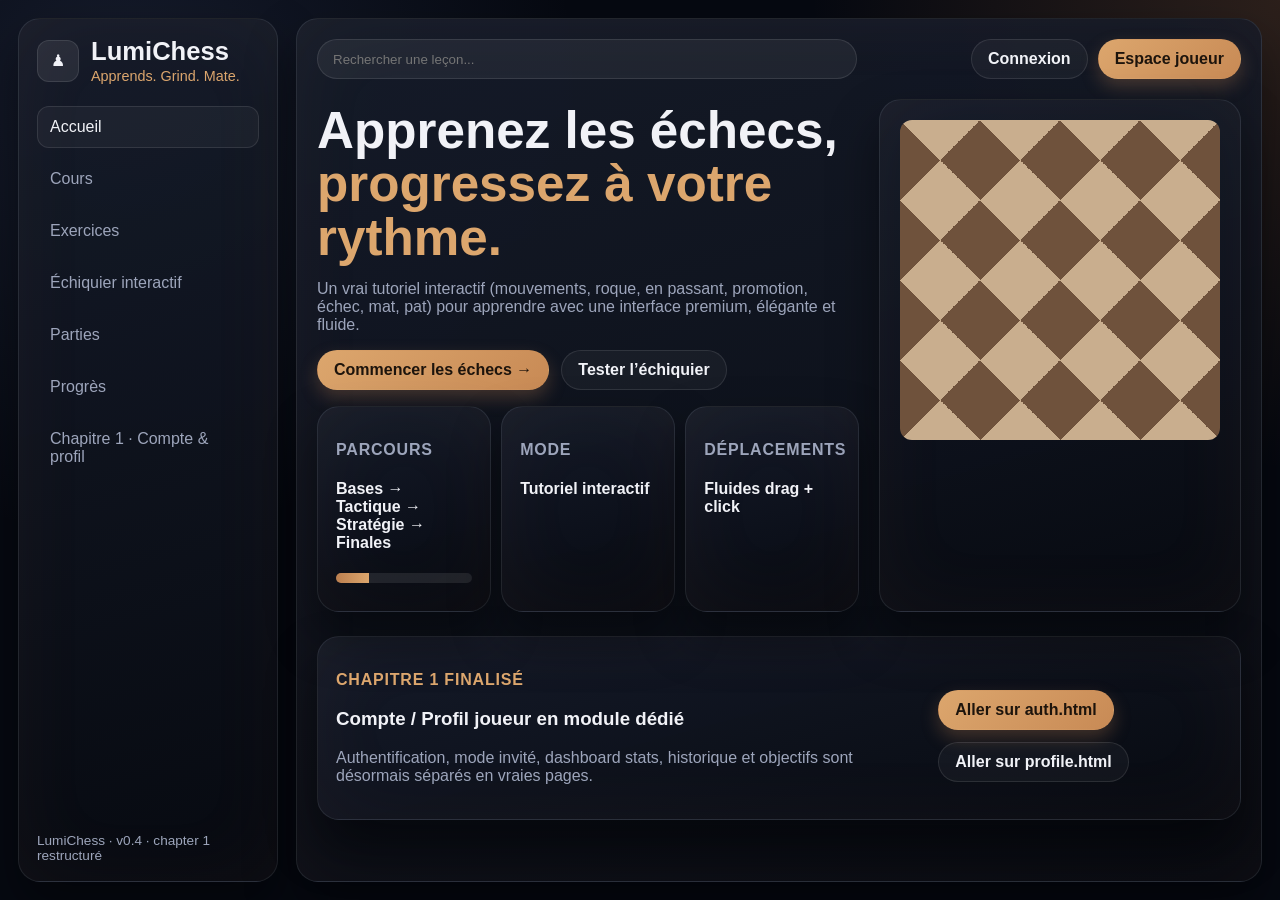
==== commit e01c096c: "feat(board): add reusable interactive chessboard foundation" ====
--- a/index.html
+++ b/index.html
@@ -21,6 +21,7 @@
           <a class="nav-item active" href="index.html">Accueil</a>
           <a class="nav-item" href="#cours">Cours</a>
           <a class="nav-item" href="#exercices">Exercices</a>
+          <a class="nav-item" href="board.html">Échiquier interactif</a>
           <a class="nav-item" href="#parties">Parties</a>
           <a class="nav-item" href="#progres">Progrès</a>
           <a class="nav-item" href="auth.html">Chapitre 1 · Compte & profil</a>
@@ -47,7 +48,7 @@
             </p>
             <div class="hero-actions">
               <a class="primary-btn" href="auth.html">Commencer les échecs →</a>
-              <a class="ghost-btn" href="profile.html">Voir mon profil</a>
+              <a class="ghost-btn" href="board.html">Tester l’échiquier</a>
             </div>
 
             <div class="quick-cards">
--- a/styles/app.css
+++ b/styles/app.css
@@ -271,3 +271,150 @@
   .goal-form { grid-template-columns: 1fr 1fr; }
   .cta-module { flex-direction: column; align-items: flex-start; }
 }
+
+.board-page { padding: 18px; }
+.board-layout {
+  display: grid;
+  grid-template-columns: minmax(420px, 760px) minmax(320px, 1fr);
+  gap: 18px;
+  align-items: start;
+}
+.board-card,
+.board-side { padding: 16px; }
+.board-header { display: flex; justify-content: space-between; gap: 14px; align-items: flex-start; margin-bottom: 14px; }
+.board-header h2 { margin: 0; }
+.board-badges { display: grid; gap: 8px; }
+.chip {
+  border-radius: 999px;
+  border: 1px solid rgba(220, 166, 109, 0.45);
+  background: rgba(220, 166, 109, 0.14);
+  color: #f6dfc4;
+  padding: 6px 12px;
+  font-size: 0.85rem;
+}
+.lc-board-shell { width: min(100%, 700px); margin: 0 auto; }
+.lc-board {
+  position: relative;
+  aspect-ratio: 1;
+  border-radius: 16px;
+  border: 1px solid rgba(255, 255, 255, 0.12);
+  overflow: hidden;
+  background: #1a1f2e;
+  box-shadow: inset 0 0 0 1px rgba(255, 255, 255, 0.03), 0 20px 40px rgba(0, 0, 0, 0.45);
+}
+.lc-grid { display: grid; grid-template-columns: repeat(8, 1fr); grid-template-rows: repeat(8, 1fr); width: 100%; height: 100%; }
+.lc-square {
+  position: relative;
+  border: none;
+  margin: 0;
+  padding: 0;
+  display: grid;
+  place-items: center;
+  cursor: pointer;
+}
+.lc-square.light { background: #d0b792; }
+.lc-square.dark { background: #7b5a3f; }
+.lc-square:hover { box-shadow: inset 0 0 0 999px rgba(255, 255, 255, 0.05); }
+.lc-square.selected { box-shadow: inset 0 0 0 3px rgba(232, 183, 126, 0.95); }
+.lc-square.candidate::after {
+  content: '';
+  position: absolute;
+  width: 24%;
+  aspect-ratio: 1;
+  border-radius: 50%;
+  background: rgba(20, 22, 26, 0.34);
+}
+.lc-square.last-move { box-shadow: inset 0 0 0 999px rgba(218, 184, 131, 0.3); }
+.lc-square.in-check { box-shadow: inset 0 0 0 999px rgba(255, 86, 86, 0.35); }
+.lc-piece {
+  font-size: clamp(1.8rem, 4.8vw, 3rem);
+  line-height: 1;
+  z-index: 2;
+  pointer-events: auto;
+  user-select: none;
+  transition: transform 130ms ease;
+}
+.lc-piece.white { color: #f7f2e8; text-shadow: 0 1px 0 #403120, 0 0 12px rgba(255, 231, 199, 0.18); }
+.lc-piece.black { color: #1a2232; text-shadow: 0 1px 0 #f4d2b0; }
+.lc-piece:active { transform: scale(0.92); }
+.lc-coords {
+  position: absolute;
+  pointer-events: none;
+  color: rgba(255, 255, 255, 0.68);
+  font-size: 0.72rem;
+  font-weight: 700;
+  text-shadow: 0 1px 2px rgba(0, 0, 0, 0.85);
+}
+.lc-files {
+  inset-inline: 10px;
+  bottom: 6px;
+  display: grid;
+  grid-template-columns: repeat(8, 1fr);
+}
+.lc-files span { text-align: right; }
+.lc-ranks {
+  top: 8px;
+  left: 6px;
+  bottom: 24px;
+  display: grid;
+  grid-template-rows: repeat(8, 1fr);
+}
+.lc-ranks span { align-self: start; }
+.board-actions { display: flex; gap: 10px; margin-top: 12px; }
+.lc-history {
+  margin: 0 0 12px;
+  padding: 0;
+  list-style: none;
+  max-height: 260px;
+  overflow: auto;
+  display: grid;
+  gap: 6px;
+}
+.lc-history-row {
+  display: grid;
+  grid-template-columns: 40px 1fr 1fr;
+  gap: 10px;
+  border: 1px solid var(--line);
+  border-radius: 10px;
+  padding: 6px 8px;
+  background: rgba(255, 255, 255, 0.03);
+}
+.ply-number { color: var(--muted); }
+.ply { color: #f8e5cc; }
+.lc-history-empty { color: var(--muted); }
+.board-field { display: grid; gap: 6px; margin-top: 10px; color: var(--muted); }
+.board-field textarea {
+  width: 100%;
+  resize: vertical;
+  background: rgba(255, 255, 255, 0.05);
+  color: var(--text);
+  border: 1px solid var(--line);
+  border-radius: 10px;
+  padding: 10px;
+}
+.illegal-flash .lc-square.selected { animation: illegalPulse 240ms ease; }
+@keyframes illegalPulse {
+  from { box-shadow: inset 0 0 0 2px rgba(255, 110, 110, 0.95); }
+  to { box-shadow: inset 0 0 0 3px rgba(232, 183, 126, 0.95); }
+}
+.promotion-modal {
+  border: 1px solid var(--line);
+  border-radius: 16px;
+  background: linear-gradient(165deg, rgba(20, 24, 34, 0.98), rgba(8, 10, 15, 0.98));
+  color: var(--text);
+  min-width: 300px;
+}
+.promotion-modal::backdrop { background: rgba(0, 0, 0, 0.5); }
+.promotion-choices { display: grid; gap: 8px; }
+.promotion-choices button {
+  border-radius: 10px;
+  border: 1px solid var(--line);
+  background: rgba(255, 255, 255, 0.05);
+  color: var(--text);
+  padding: 10px;
+}
+.promotion-choices button:hover { border-color: rgba(220, 166, 109, 0.7); background: rgba(220, 166, 109, 0.2); }
+
+@media (max-width: 1080px) {
+  .board-layout { grid-template-columns: 1fr; }
+}
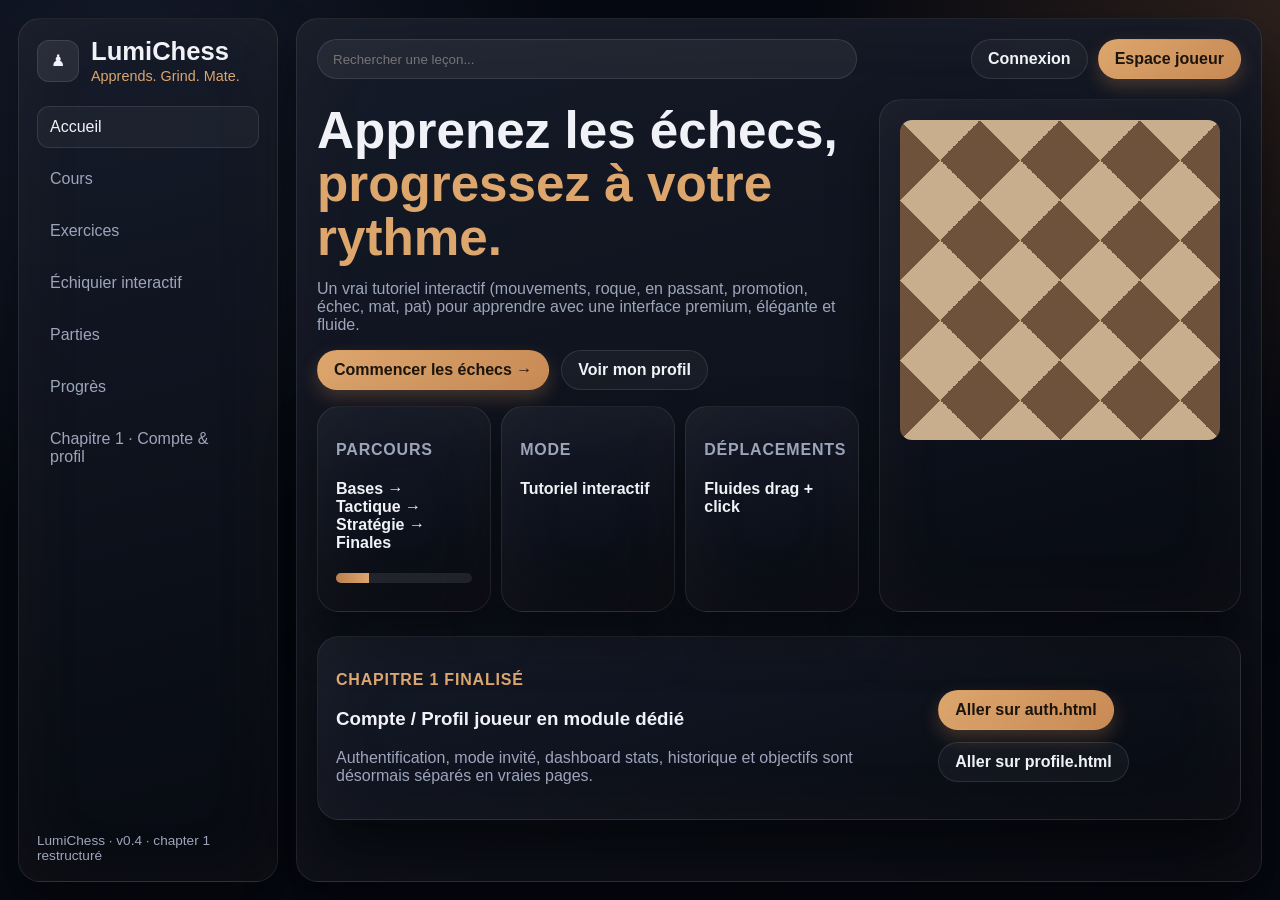
==== commit 59c85e42: "Merge branch 'main' into codex/build-interactive-chessboard-foundation" ====
--- a/index.html
+++ b/index.html
@@ -34,8 +34,9 @@
         <header class="topbar">
           <input class="search" type="search" placeholder="Rechercher une leçon..." />
           <div class="topbar-actions">
-            <a class="ghost-btn" href="auth.html">Connexion</a>
-            <a class="primary-btn" href="profile.html">Espace joueur</a>
+            <span id="homeAccountChip" class="account-chip hidden"></span>
+            <a id="homeAuthBtn" class="ghost-btn" href="auth.html">Connexion</a>
+            <a id="homeProfileBtn" class="primary-btn" href="profile.html">Espace joueur</a>
           </div>
         </header>
 
@@ -47,8 +48,8 @@
               pour apprendre avec une interface premium, élégante et fluide.
             </p>
             <div class="hero-actions">
-              <a class="primary-btn" href="auth.html">Commencer les échecs →</a>
-              <a class="ghost-btn" href="board.html">Tester l’échiquier</a>
+              <a id="heroMainCta" class="primary-btn" href="auth.html">Commencer les échecs →</a>
+              <a id="heroSecondaryCta" class="ghost-btn" href="profile.html">Voir mon profil</a>
             </div>
 
             <div class="quick-cards">
@@ -86,5 +87,7 @@
         </section>
       </main>
     </div>
+
+    <script type="module" src="scripts/index-page.js"></script>
   </body>
 </html>
--- a/styles/app.css
+++ b/styles/app.css
@@ -102,8 +102,7 @@
 .cta-module { display: flex; justify-content: space-between; gap: 18px; align-items: center; }
 
 .primary-btn,
-.ghost-btn,
-.tab {
+.ghost-btn {
   border-radius: 999px;
   padding: 10px 16px;
   font-weight: 700;
@@ -116,23 +115,16 @@
   justify-content: center;
 }
 .primary-btn:hover,
-.ghost-btn:hover,
-.tab:hover { transform: translateY(-1px); }
+.ghost-btn:hover { transform: translateY(-1px); }
 .primary-btn {
   background: linear-gradient(135deg, var(--accent), #c88a55);
   color: #1d140c;
   box-shadow: 0 8px 18px rgba(200, 138, 85, 0.28);
 }
-.ghost-btn,
-.tab {
+.ghost-btn {
   background: rgba(255, 255, 255, 0.04);
   color: var(--text);
   border-color: var(--line);
-}
-.tab.active {
-  color: #ffdcb8;
-  border-color: rgba(220, 166, 109, 0.6);
-  background: rgba(220, 166, 109, 0.15);
 }
 .full { width: 100%; }
 
@@ -163,14 +155,25 @@
   text-decoration: none;
 }
 .auth-page {
-  width: min(1040px, 100%);
+  width: min(980px, 100%);
   display: grid;
   grid-template-columns: 1fr 1fr;
   overflow: hidden;
 }
-.auth-intro { background: var(--panel-2); }
-.auth-panel { border-left: 1px solid var(--line); }
-.auth-tabs { display: grid; grid-template-columns: 1fr 1fr; gap: 10px; margin-bottom: 14px; }
+.auth-intro { background: var(--panel-2); display: grid; align-content: center; gap: 8px; }
+.auth-panel { border-left: 1px solid var(--line); display: grid; align-content: center; }
+
+.auth-panel h3 { margin: 4px 0 8px; }
+.auth-switch {
+  border: none;
+  background: transparent;
+  color: #c7cfdf;
+  font-size: 0.88rem;
+  justify-self: center;
+  cursor: pointer;
+  padding: 2px 4px;
+}
+.auth-switch:hover { color: #f1d4b4; }
 
 form { display: grid; gap: 10px; }
 label { display: grid; gap: 5px; font-size: 0.92rem; color: var(--muted); }
